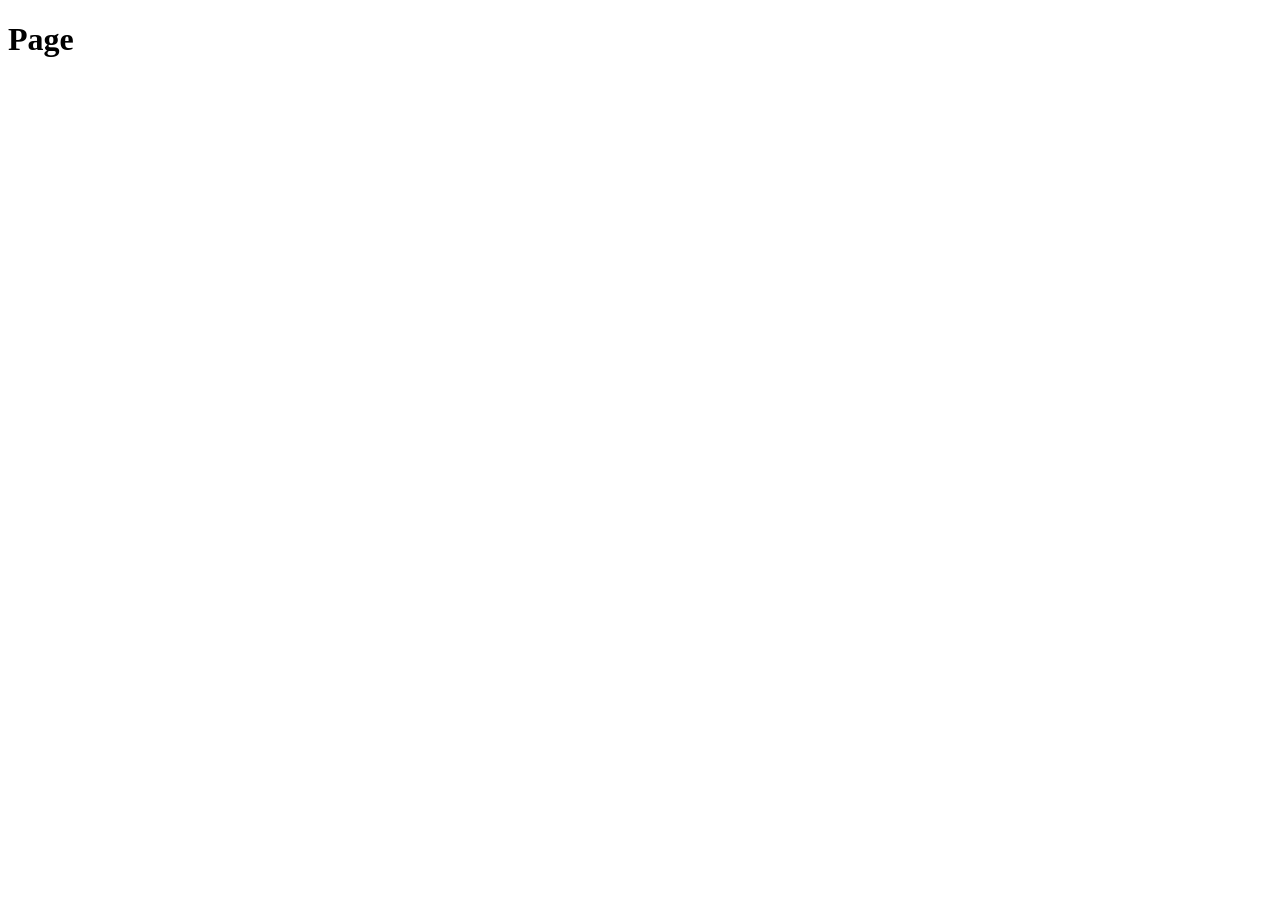
==== about.html @ 717624e4 "Initial project setup" ====
<!DOCTYPE html>
<html lang="en">
    <head>
        <meta charset="UTF-8"> <!--Ensures text is intepreted correctly, prevents broken charecters (eg. weired symbols)-->
        <title>Page</title>
    </head>
    <body>
        <h1>Page</h1>
    </body>
</html>
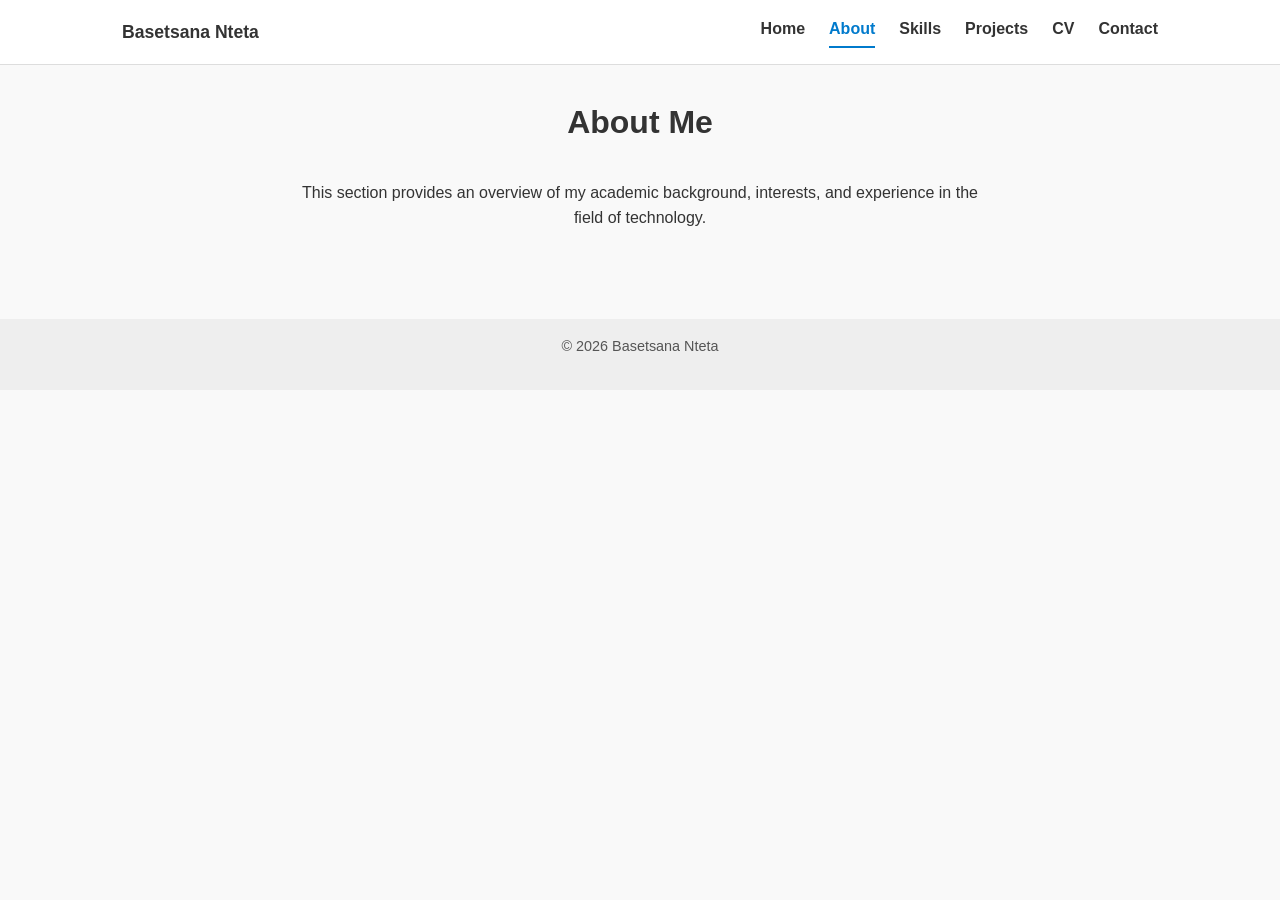
==== commit 43cff462: "Page Setup, Structure and Navigation. Some styling and layout design. Some Javascript Functionality" ====
--- a/about.html
+++ b/about.html
@@ -2,9 +2,57 @@
 <html lang="en">
     <head>
         <meta charset="UTF-8"> <!--Ensures text is intepreted correctly, prevents broken charecters (eg. weired symbols)-->
-        <title>Page</title>
+        <meta name="viewport" content="width=device-width, initial-scale=1.0">
+        <title>About Me | Basetsana Nteta</title>
+        <link rel="stylesheet" href="css/styles.css">
     </head>
     <body>
-        <h1>Page</h1>
+
+        <header class="site-header">
+            <div class="nav-container">
+                <div class="logo">Basetsana Nteta</div>
+
+                <button class="hamburger" aria-label="Toggle navigation">
+                    ☰
+                </button>
+
+                    <nav class="nav-menu">
+                        <ul>
+                            <li>
+                                <a href="index.html">Home</a>
+                            </li>
+                            <li>
+                                <a href="about.html">About</a>
+                            </li>
+                            <li>
+                                <a href="skills.html">Skills</a>
+                            </li>
+                            <li>
+                                <a href="projects.html">Projects</a>
+                            </li>
+                            <li>
+                                <a href="cv.html">CV</a>
+                            </li>
+                            <li>
+                                <a href="contact.html">Contact</a>
+                            </li>
+                        </ul>
+                    </nav>
+            </div>    
+        </header>
+
+        <div class="nav-overlay"></div>
+
+        <main>
+            <h1>About Me</h1>
+            <p>This section provides an overview of my academic background, interests, and experience in the field of technology.</p>
+        </main>
+
+        <footer>
+            <p>&copy; 2026 Basetsana Nteta</p>
+        </footer>
+
+        <script src="js/main.js"></script>
+
     </body>
 </html>
--- a/css/styles.css
+++ b/css/styles.css
@@ -0,0 +1,197 @@
+* {
+    margin: 0;
+    padding: 0;
+    box-sizing: border-box;
+}
+
+body {
+    font-family: Arial, Helvetica, sans-serif;
+    line-height: 1.6;
+    background-color: #f9f9f9;
+    color: #333;
+}
+
+body.no-scroll {
+    overflow: hidden;
+}
+
+.site-header {
+    background-color: #ffffff;
+    border-bottom: 1px solid #ddd;
+}
+
+.logo {
+    font-weight: bold;
+    font-size: 1.1rem;
+}
+
+.nav-container {
+    max-width: 1100px;
+    margin: 0 auto;
+    padding: 1rem 2rem;
+    display: flex;
+    align-items: center;
+    justify-content: space-between;
+}
+
+.nav-menu {
+    pointer-events: auto;
+}
+
+.nav-menu ul {
+    list-style: none;
+    display: flex;
+}
+
+.nav-menu li {
+    margin-left: 1.5rem;
+}
+
+.nav-menu a {
+    text-decoration: none;
+    color: #333;
+    font-weight: bold;
+    padding-bottom: 0.25rem;
+    display: inline-block;
+}
+
+.nav-overlay {
+    position: fixed;
+    inset: 0;
+    background: rgba(0, 0, 0, 0.5);
+    opacity: 0;
+    pointer-events: none;
+    transition: opacity 0.3s ease;
+    z-index: 900;
+}
+
+.nav-menu a:hover {
+    color: #007acc;
+    border-bottom: 2px solid #007acc;
+}
+
+.nav-menu a.active {
+    color: #007acc;
+    border-bottom: 2px solid #007acc;
+}
+
+.hamburger {
+    width: 18px;
+    height: 14px;
+    display: none;
+    flex-direction: column;
+    justify-content: space-between;
+    background: none;
+    border: none;
+    cursor: pointer;
+}
+
+.hamburger span {
+    display: block;
+    height: 2px;
+    width: 100%;
+    background-color: #333;
+    border-radius: 2px;
+    transition: transform 0.3s ease, opacity 0.3s ease;
+}
+
+.hamburger.open span:nth-child(1) {
+    transform: translateY(6px) rotate(45deg);
+}
+
+.hamburger.open span:nth-child(2) {
+    opacity: 0;
+}
+
+.hamburger.open span:nth-child(3) {
+    transform: translateY(-6px) rotate(-45deg);
+}
+
+main {
+    padding: 2rem;
+    max-width: 1000px;
+    margin: 0 auto;
+}
+
+main h1 {
+    text-align: center;
+    margin-bottom: 2rem;
+}
+
+main p {
+    text-align: center;
+    max-width: 700px;
+    margin: 0 auto 1.5rem;
+}
+
+p {
+    margin-bottom: 1rem;
+}
+
+section {
+    margin-bottom: 3rem;
+}
+
+footer {
+    text-align: center;
+    padding: 1rem;
+    background-color: #eee;
+    margin-top: 2rem;
+    font-size: 0.9rem;
+    color: #555;
+}
+
+@media (max-width: 768px) {
+
+    .hamburger {
+        display: flex;
+        position: relative;
+        z-index: 1100;
+    }
+    
+    .nav-menu {
+        position: fixed;
+        top: 0;
+        right: 0;
+        height: 100vh;
+        width: 50%;
+        max-width: 320px;
+        background-color: rgba(255, 255, 255, 0.9);
+        transform: translateX(100%);
+        transition: transform 0.3s ease;
+        box-shadow:  -4px 0 10px rgba(0, 0, 0, 0.1);
+        z-index: 1000;
+    }
+
+    .nav-menu ul {
+        flex-direction: column;
+        align-items: center;
+        padding-top: 5rem;
+    }
+
+    .nav-menu li {
+        margin: 1rem 0;
+    }
+
+    .nav-menu.show {
+        transform: translateX(0);
+    }
+
+    .nav-overlay.show {
+        opacity: 1;
+        pointer-events: auto;
+    }
+
+    main {
+        padding: 1.5rem;
+    }
+
+    main h1 {
+        font-size: 1.8rem;
+    }
+
+    main p {
+        font-size: 1rem;
+    }
+
+}
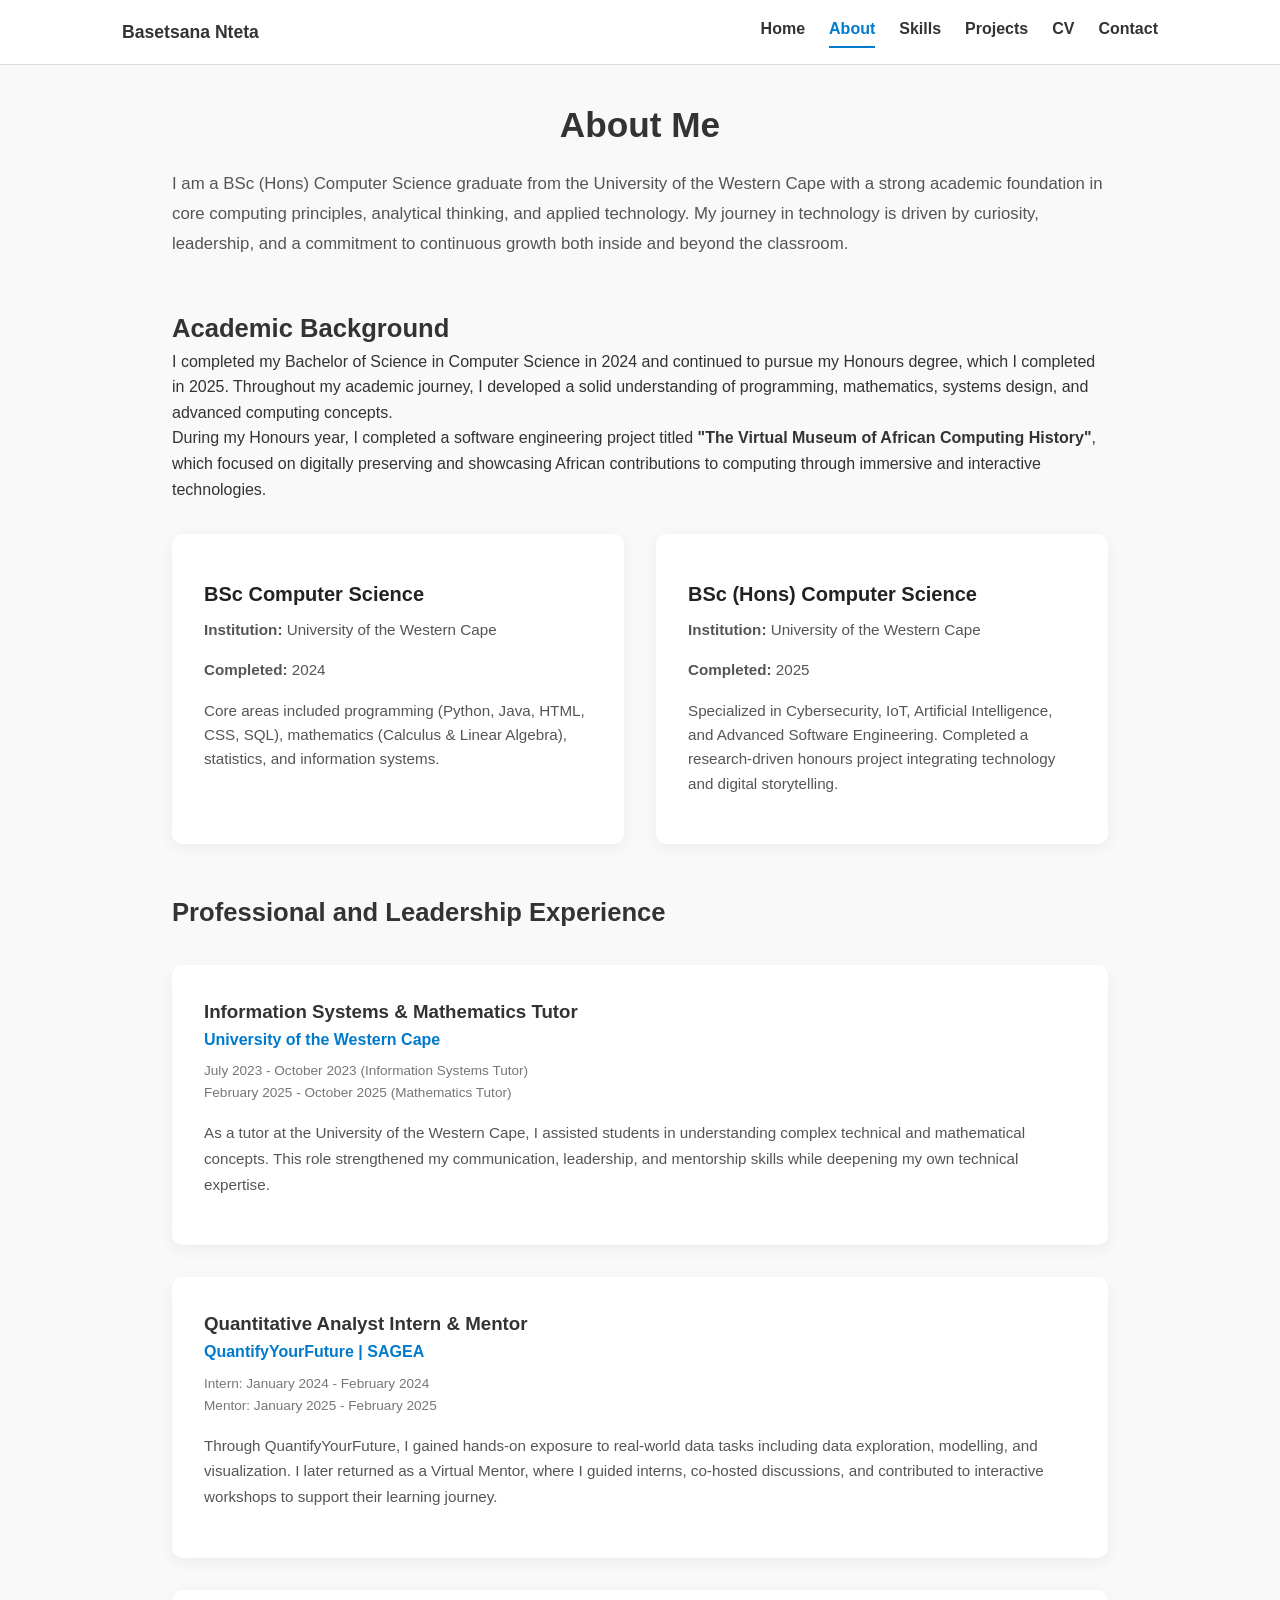
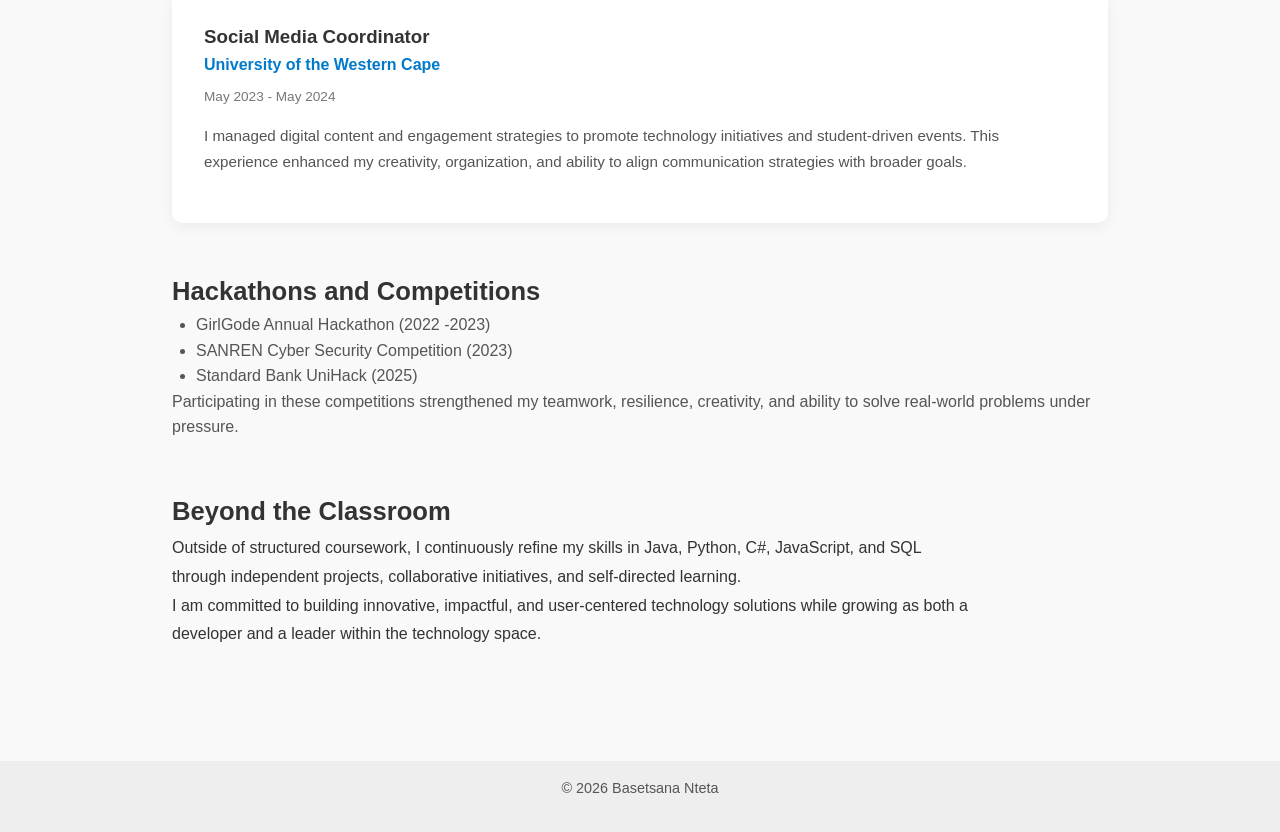
==== commit 849f4613: "Home, About, Skills and Projects content added" ====
--- a/about.html
+++ b/about.html
@@ -13,7 +13,9 @@
                 <div class="logo">Basetsana Nteta</div>
 
                 <button class="hamburger" aria-label="Toggle navigation">
-                    ☰
+                    <span></span>
+                    <span></span>
+                    <span></span>
                 </button>
 
                     <nav class="nav-menu">
@@ -43,9 +45,117 @@
 
         <div class="nav-overlay"></div>
 
-        <main>
-            <h1>About Me</h1>
-            <p>This section provides an overview of my academic background, interests, and experience in the field of technology.</p>
+        <main class="about-page">
+
+            <!-- PAGE INTRO -->
+            <section class="about-intro">
+                <h1>About Me</h1>
+                <p class="about-subtitle">
+                    I am a BSc (Hons) Computer Science graduate from the University of the Western Cape with a strong academic foundation in core computing principles, analytical thinking, and applied technology. My journey in technology is driven by curiosity, leadership, and a commitment to continuous growth both inside and beyond the classroom.
+                </p>
+            </section>
+
+            <!-- ACADEMIC BACKGROUND -->
+            <section id="academic" class="about-background">
+
+                <h2>Academic Background</h2>
+                <p>
+                    I completed my Bachelor of Science in Computer Science in 2024 and continued to pursue my Honours degree, which I completed in 2025. Throughout my academic journey, I developed a solid understanding of programming, mathematics, systems design, and advanced computing concepts.
+                <br>
+                    During my Honours year, I completed a software engineering project titled <strong>"The Virtual Museum of African Computing History"</strong>, which focused on digitally preserving and showcasing African contributions to computing through immersive and interactive technologies.
+                </p>
+
+                <div class="education-cards">
+                    <div class="education-card">
+                        <h3>BSc Computer Science</h3>
+                        <p><strong>Institution:</strong> University of the Western Cape</p>
+                        <p><strong>Completed:</strong> 2024</p>
+                        <p>
+                            Core areas included programming (Python, Java, HTML, CSS, SQL), mathematics (Calculus & Linear Algebra), statistics, and information systems.
+                        </p>
+                    </div>
+
+                    <div class="education-card">
+                        <h3>BSc (Hons) Computer Science</h3>
+                        <p><strong>Institution:</strong> University of the Western Cape</p>
+                        <p><strong>Completed:</strong> 2025</p>
+                        <p>
+                            Specialized in Cybersecurity, IoT, Artificial Intelligence, and Advanced Software Engineering. Completed a research-driven honours project integrating technology and digital storytelling.
+                        </p>
+                    </div>
+
+                </div>
+            </section>
+
+            <!-- PROFESSIONAL AND LEADERSHIP EXPERIENCE -->
+            <section id="experience" class="about-experience">
+                <h2>Professional and Leadership Experience</h2>
+
+                <div class="experience-cards">
+
+                    <!-- Tutor -->
+                    <div class="experience-card">
+                        <h3>Information Systems & Mathematics Tutor</h3>
+                        <p class="experience-company">University of the Western Cape</p>
+                        <span class="experience-year">
+                            July 2023 - October 2023 (Information Systems Tutor)<br>
+                            February 2025 - October 2025 (Mathematics Tutor)
+                        </span>
+                        <p class="experience-description">
+                            As a tutor at the University of the Western Cape, I assisted students in understanding complex technical and mathematical concepts. This role strengthened my communication, leadership, and mentorship skills while deepening my own technical expertise.
+                        </p>
+                    </div>
+
+                    <!-- QYF -->
+                    <div class="experience-card">
+                        <h3>Quantitative Analyst Intern & Mentor</h3>
+                        <p class="experience-company">QuantifyYourFuture | SAGEA</p>
+                        <span class="experience-year">
+                            Intern: January 2024 - February 2024<br>
+                            Mentor: January 2025 - February 2025
+                        </span>
+                        <p class="experience-description">
+                            Through QuantifyYourFuture, I gained hands-on exposure to real-world data tasks including data exploration, modelling, and visualization. I later returned as a Virtual Mentor, where I guided interns, co-hosted discussions, and contributed to interactive workshops to support their learning journey.
+                        </p>
+                    </div>
+
+                    <div class="experience-card">
+                        <h3>Social Media Coordinator</h3>
+                        <p class="experience-company">University of the Western Cape</p>
+                        <span class="experience-year">
+                            May 2023 - May 2024
+                        </span>
+                        <p class="experience-description">
+                            I managed digital content and engagement strategies to promote technology initiatives and student-driven events. This experience enhanced my creativity, organization, and ability to align communication strategies with broader goals.
+                        </p>
+                    </div>
+                </div>
+                
+            </section>
+
+            <!-- HACKATHON AND COMPETITIONS -->
+            <section id="achievements" class="about-achievements">
+                <h2>Hackathons and Competitions</h2>
+                <ul>
+                    <li>GirlGode Annual Hackathon (2022 -2023)</li>
+                    <li>SANREN Cyber Security Competition (2023)</li>
+                    <li>Standard Bank UniHack (2025)</li>
+                </ul>
+                <p>
+                    Participating in these competitions strengthened my teamwork, resilience, creativity, and ability to solve real-world problems under pressure.
+                </p>
+            </section>
+
+            <!-- PERSONAL DEVELOPMENT-->
+            <section class="about-personal">
+                <h2>Beyond the Classroom</h2>
+                <p>
+                    Outside of structured coursework, I continuously refine my skills in Java, Python, C#, JavaScript, and SQL through independent projects, collaborative initiatives, and self-directed learning.
+                <br>
+                    I am committed to building innovative, impactful, and user-centered technology solutions while growing as both a developer and a leader within the technology space.
+                </p>
+            </section>
+            
         </main>
 
         <footer>
--- a/css/styles.css
+++ b/css/styles.css
@@ -3,6 +3,12 @@
     padding: 0;
     box-sizing: border-box;
 }
+
+html {
+    scroll-behavior: smooth;
+}
+
+/* ===== BODY SECTION ===== */
 
 body {
     font-family: Arial, Helvetica, sans-serif;
@@ -15,6 +21,8 @@
     overflow: hidden;
 }
 
+/* ===== HEADER SECTION ===== */
+
 .site-header {
     background-color: #ffffff;
     border-bottom: 1px solid #ddd;
@@ -24,6 +32,8 @@
     font-weight: bold;
     font-size: 1.1rem;
 }
+
+/* ===== NAVIGATION SECTION ===== */
 
 .nav-container {
     max-width: 1100px;
@@ -74,6 +84,8 @@
     color: #007acc;
     border-bottom: 2px solid #007acc;
 }
+
+/* ===== MOBILE NAVIGATION SECTION =====*/
 
 .hamburger {
     width: 18px;
@@ -107,18 +119,20 @@
     transform: translateY(-6px) rotate(-45deg);
 }
 
+/* ===== MAIN SECTION ===== */
+
 main {
     padding: 2rem;
     max-width: 1000px;
     margin: 0 auto;
 }
 
-main h1 {
+main > h1 {
     text-align: center;
     margin-bottom: 2rem;
 }
 
-main p {
+main > p {
     text-align: center;
     max-width: 700px;
     margin: 0 auto 1.5rem;
@@ -131,6 +145,8 @@
 section {
     margin-bottom: 3rem;
 }
+
+/* ===== FOOTER SECTION ===== */
 
 footer {
     text-align: center;
@@ -140,6 +156,378 @@
     font-size: 0.9rem;
     color: #555;
 }
+
+/* ===== HERO SECTION ===== */
+
+.hero {
+    display: flex;
+    align-items: center;
+    justify-content: center;
+    text-align: center;
+}
+
+.hero-content {
+    max-width: 100%;
+}
+
+.hero h1 {
+    font-size: 2.5rem;
+    margin-bottom: 1rem;
+    letter-spacing: -0.5px;
+}
+
+.hero-subtitle {
+    font-size: 1.2rem;
+    color: #555;
+    line-height: 1.8;
+    text-align: left;
+}
+
+.hero-buttons {
+    display: flex;
+    justify-content: center;
+    gap: 1rem;
+    flex-wrap: wrap;
+}
+
+/* ===== HOME HIGHLIGHTS ===== */
+
+.home-highlights {
+    padding: 0;
+}
+
+.highlights-container {
+    max-width: 1000px;
+    margin: 0 auto;
+    display: grid;
+    grid-template-columns: repeat(3, 1fr);
+    gap: 2rem;
+}
+
+.highlight-card {
+    background: #ffffff;
+    padding: 1.8rem;
+    border-radius: 12px;
+    transition: all 0.3s ease;
+    cursor: pointer;
+    border: 1px solid #eee;
+}
+
+.highlight-card h3 {
+    margin-bottom: 1rem;
+    color: #007acc;
+    font-size: 1.2rem;
+}
+
+.highlight-card p {
+    color: #555;
+    font-size: 0.95;
+    line-height: 1.6;
+}
+
+.highlight-card:hover {
+    transform: translateY(-5px);
+    box-shadow: 0 6px 18px rgba(0, 0, 0, 0.08);
+    border-color: #007acc;
+}
+
+/* ===== BUTTONS ON HOME PAGE ===== */
+
+.btn {
+    display: inline-block;
+    padding: 0.75rem 1.5rem;
+    background-color: transparent;
+    color: #007acc;
+    text-decoration: none;
+    border: 2px solid #007acc;
+    border-radius: 5px;
+    transition: all 0.3s ease;
+}
+
+.btn:hover {
+    background-color: #007acc;
+    color: #fff;
+    transform: translateY(-2px);
+}
+
+.btn:active {
+    transform: translateY(0);
+}
+
+/* ===== ABOUT PAGE =====*/
+
+.about-page {
+    max-width: 1000px;
+    margin: 0 auto;
+}
+
+.about-page h1 {
+    font-size: 2.2rem;
+    margin-bottom: 1rem;
+    text-align: center;
+}
+
+.about-page h2 {
+    font-size: 1.6rem;
+}
+
+.about-subtitle {
+    text-align: left;
+    color: #555;
+    font-size: 1.05rem;
+    line-height: 1.8;
+}
+
+/* ===== EDUCATION CARDS ===== */
+
+.education-cards {
+    display: grid;
+    grid-template-columns: repeat(2, 1fr);
+    gap: 2rem;
+    margin-top: 2rem;
+}
+
+.education-card {
+    width: 100%;
+    background-color: #ffffff;
+    padding: 2rem;
+    border-radius: 10px;
+    box-shadow: 0 4px 15px rgba(0, 0, 0, 0.06);
+    transition: transform 0.3s ease, box-shadow 0.3s ease;
+}
+
+.education-card h3 {
+    margin-top: 0.75rem;
+    color: #007acc;
+    font-size: 1.2rem;
+}
+
+.education-card p {
+    font-size: 0.95rem;
+    color: #555;
+}
+
+.education-card:hover {
+    transform: translateY(-4px);
+    box-shadow: 0 8px 25px rgba(0, 0, 0, 0.08);
+}
+
+/* ===== EXPERIENCE SECTION ===== */
+
+.about-experience {
+    margin-top: 3rem;
+}
+
+.experience-cards {
+    display: flex;
+    flex-direction: column;
+    margin-top: 2rem;
+    gap: 2rem;
+}
+
+.experience-card {
+    width: 100%;
+    background-color: #ffffff;
+    padding: 2rem;
+    border-radius: 10px;
+    box-shadow: 0 4px 15px rgba(0, 0, 0, 0.06);
+    transition: transform 0.3s ease, box-shadow 0.3s ease;
+}
+
+.education-card h3 {
+    font-size: 1.25rem;
+    margin-bottom: 0.5rem;
+    color: #222;
+}
+
+.experience-company {
+    font-weight: bold;
+    color:#007acc;
+    margin-bottom: 0.5rem;
+}
+
+.experience-year {
+    display: block;
+    font-size: 0.85rem;
+    color: #777;
+    margin-bottom: 1rem;
+    line-height: 1.6;
+}
+
+.experience-description {
+    font-size: 0.95rem;
+    color: #555;
+    line-height: 1.7;
+}
+
+.experience-card:hover {
+    transform: translateY(-4px);
+    box-shadow: 0 8px 25px rgba(0, 0, 0, 0.08);
+}
+
+/* ===== ACHIEVEMENTS SECTION ===== */
+
+.about-achievements {
+    list-style: disk;
+    margin-bottom: 3rem;
+}
+
+.about-achievements ul {
+    padding-left: 1.5rem;
+}
+
+.about-achievements li {
+    color: #555;
+}
+
+.about-achievements p {
+    color: #555;
+}
+
+/* ===== PERSONAL DEVELOPMENT ===== */
+
+.about-personal {
+    max-width: 800px;
+    line-height: 1.8;
+}
+
+/* ===== SKILLS PAGE ===== */
+
+.skills-main {
+    padding: 2rem;
+}
+
+.skills-main h1 {
+    font-size: 2.2rem;
+    margin-bottom: 1rem;
+    text-align: center;
+}
+
+.skills-header {
+    text-align: center;
+    margin-bottom: 3rem;
+}
+
+.skills-header p {
+    margin: 0 auto;
+    text-align: left;
+}
+
+.skills-grid {
+    display: grid;
+    gap: 2.5rem;
+} 
+
+.skills-category h2 {
+    margin-bottom: 1rem;
+    font-size: 1.6rem;
+    border-left: 4px solid #1e3a8a;
+    padding-left: 0.8rem;
+}
+
+.skills-group {
+    margin-bottom: 1.5rem;
+}
+
+.skills-group h3 {
+    margin-bottom: 0.8;
+    font-size: 1rem;
+}
+
+.tags {
+    display: flex;
+    flex-wrap: wrap;
+    gap: 0.6rem;
+}
+
+.tags span {
+    background: #f0f4f8;
+    padding: 0.5rem 0.9rem;
+    border-radius: 20px;
+    font-size: 0.9rem;
+    transition: background 0.3s ease;
+    cursor: pointer;
+}
+
+.tags span:hover {
+    background: #dbe7f3;
+}
+
+/* ===== PROJECTS PAGE ===== */
+
+.projects-page {
+    padding: 2rem;
+}
+
+.projects-intro {
+    text-align: center;
+    margin-bottom: 3rem;
+}
+
+.projects-intro h1{
+    font-size: 2.2rem;
+    margin-bottom: 1rem;
+    text-align: center;
+}
+
+.projects-intro p {
+    margin: 0 auto;
+    text-align: left;
+}
+
+.projects-grid {
+    display: grid;
+    grid-template-columns: repeat(auto-fit, minmax(300px, 1fr));
+    gap: 2.5rem;
+}
+
+.project-card {
+    background: #ffffff;
+    padding: 2rem;
+    border-radius: 16px;
+    box-shadow: 0 10px 30px rgba(0,0,0,0.05);
+    transition: transform 0.3s ease, box-shadow 0.3s ease;
+}
+
+.project-card:hover {
+    transform: translateY(-6px);
+    box-shadow: 0 14px 40px rgba(0,0,0,0.08);
+}
+
+.project-card h2 {
+    margin-bottom: 0.8rem;
+    color: #007acc;
+}
+
+.project-card p {
+    margin-bottom: 1.2rem;
+    line-height: 1.6;
+}
+
+.project-links {
+    display: flex;
+    gap: 1rem;
+    flex-wrap: wrap;
+}
+
+.tech-tags {
+    margin: 0.8rem 0 1rem 0;
+    display: flex;
+    flex-wrap: wrap;
+    gap: 0.5rem;
+}
+
+.tech-tags span {
+    font-size: 0.75rem;
+    padding: 0.3rem 0.7rem;
+    border-radius: 20px;
+    border-color: #f0f4f8;
+    border: 1px solid #d0d7de;
+    font-weight: 500;
+    letter-spacing: 0.5px;
+}
+
+/* ===== MEDIA  QUERY ===== */
 
 @media (max-width: 768px) {
 
@@ -194,4 +582,12 @@
         font-size: 1rem;
     }
 
+    .highlights-container {
+        grid-template-columns: 1fr;
+    }
+
+    .education-cards {
+        grid-template-columns: 1fr;
+    }
+
 }
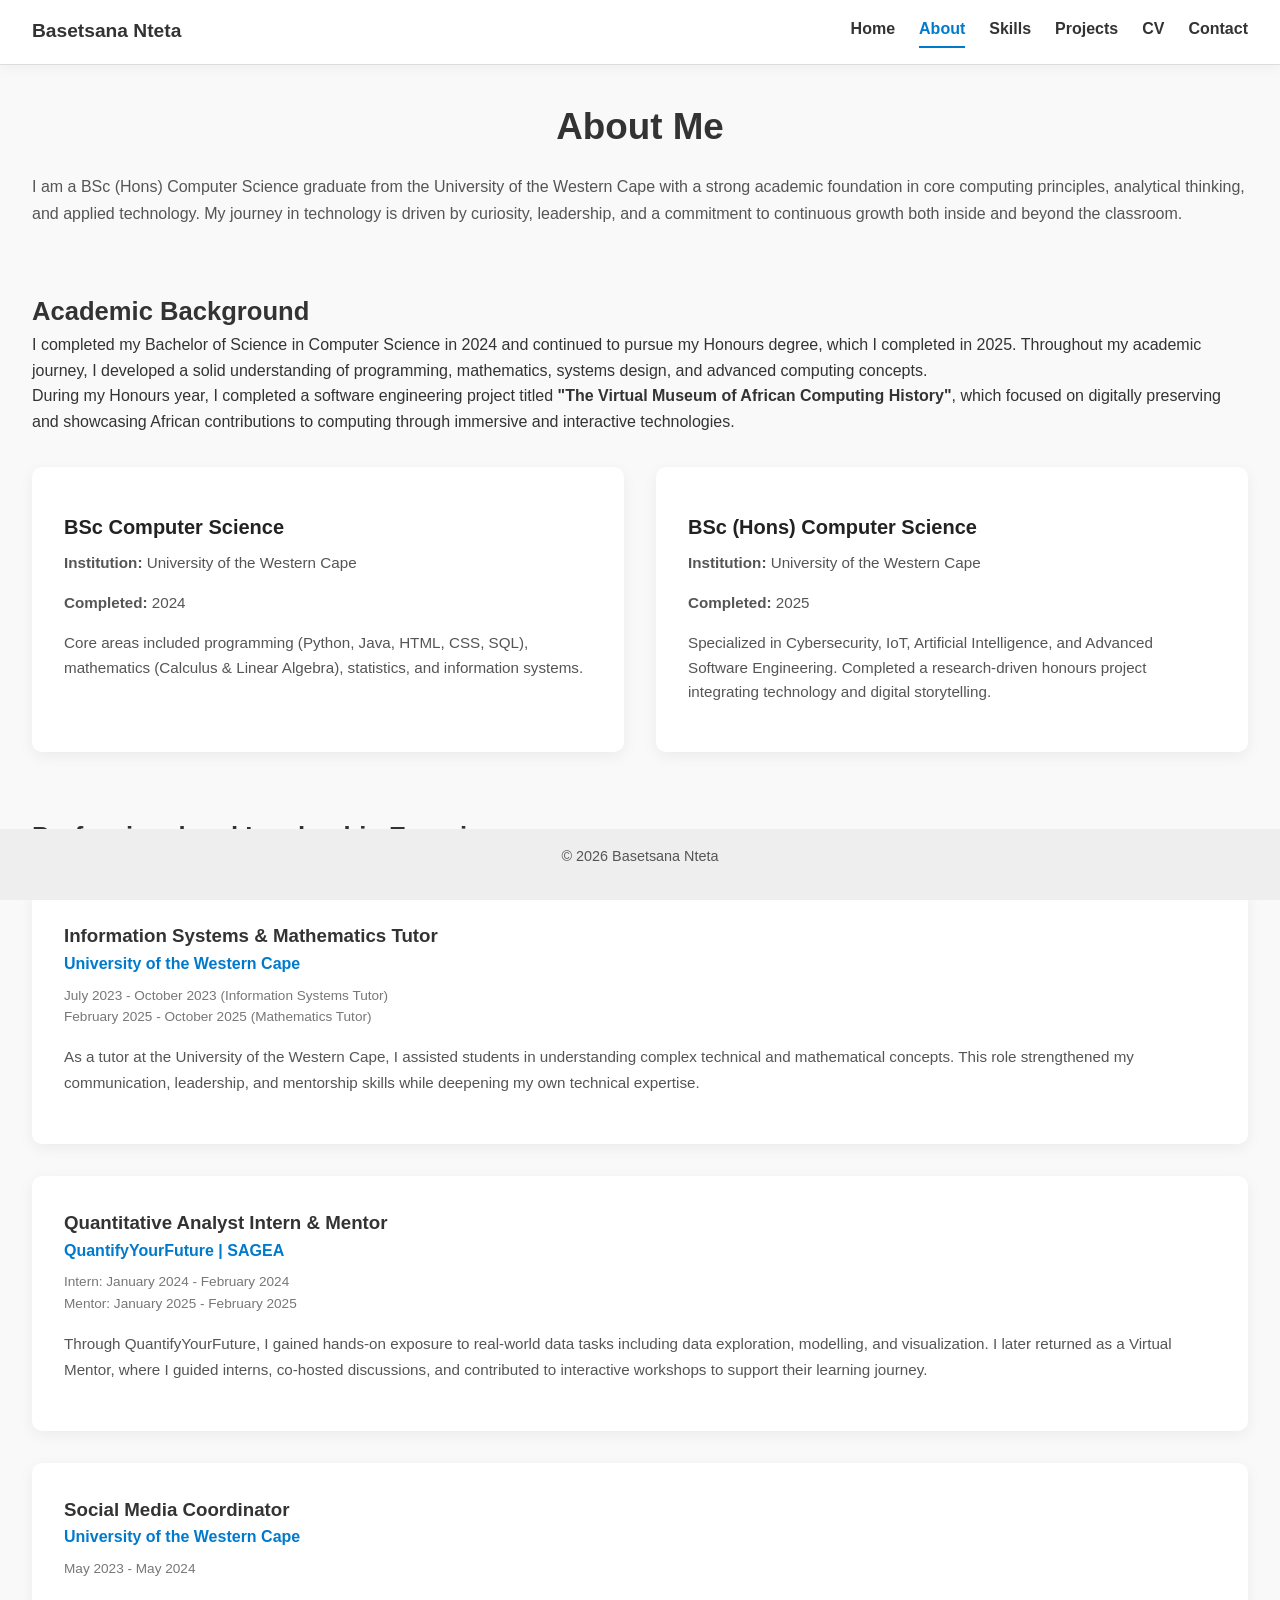
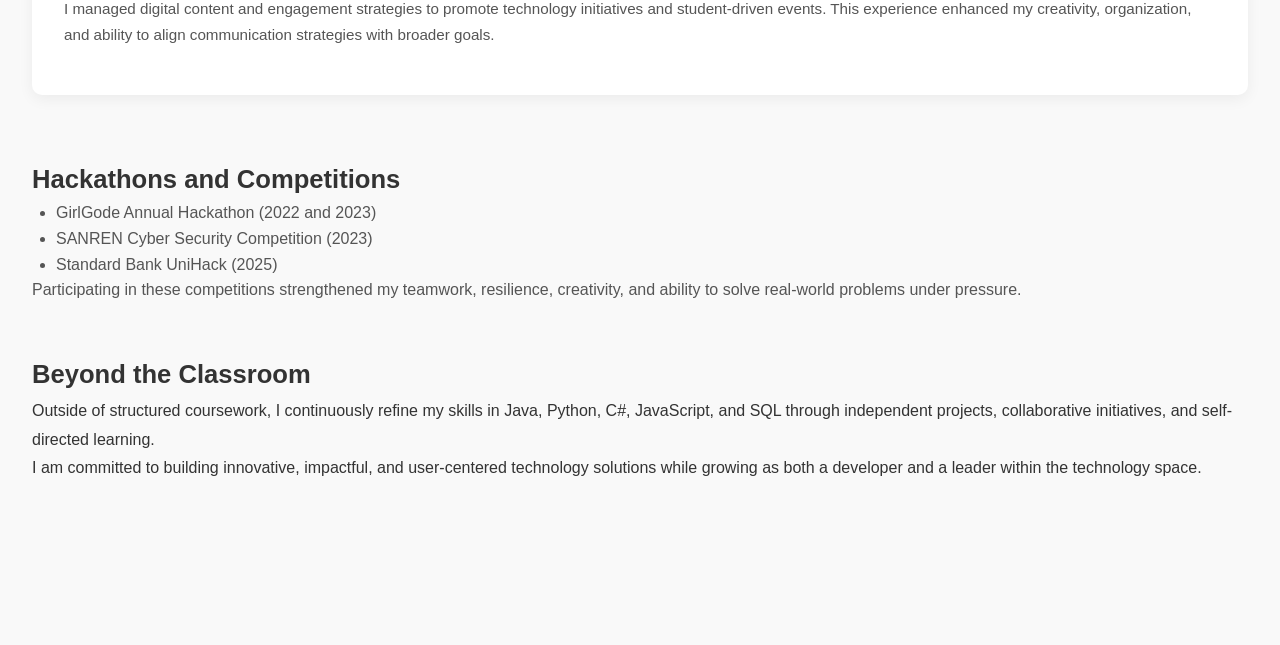
==== commit f603c987: "Content Integration Complete" ====
--- a/about.html
+++ b/about.html
@@ -10,7 +10,7 @@
 
         <header class="site-header">
             <div class="nav-container">
-                <div class="logo">Basetsana Nteta</div>
+                <a href="index.html" class="logo">Basetsana Nteta</a>
 
                 <button class="hamburger" aria-label="Toggle navigation">
                     <span></span>
@@ -49,8 +49,8 @@
 
             <!-- PAGE INTRO -->
             <section class="about-intro">
-                <h1>About Me</h1>
-                <p class="about-subtitle">
+                <h1 class="page-title">About Me</h1>
+                <p class="page-intro">
                     I am a BSc (Hons) Computer Science graduate from the University of the Western Cape with a strong academic foundation in core computing principles, analytical thinking, and applied technology. My journey in technology is driven by curiosity, leadership, and a commitment to continuous growth both inside and beyond the classroom.
                 </p>
             </section>
@@ -137,7 +137,7 @@
             <section id="achievements" class="about-achievements">
                 <h2>Hackathons and Competitions</h2>
                 <ul>
-                    <li>GirlGode Annual Hackathon (2022 -2023)</li>
+                    <li>GirlGode Annual Hackathon (2022 and 2023)</li>
                     <li>SANREN Cyber Security Competition (2023)</li>
                     <li>Standard Bank UniHack (2025)</li>
                 </ul>
--- a/css/styles.css
+++ b/css/styles.css
@@ -6,11 +6,14 @@
 
 html {
     scroll-behavior: smooth;
+    height: 100%;
 }
 
 /* ===== BODY SECTION ===== */
 
 body {
+    padding-top: 50px;
+    padding-bottom: 50px;
     font-family: Arial, Helvetica, sans-serif;
     line-height: 1.6;
     background-color: #f9f9f9;
@@ -24,19 +27,28 @@
 /* ===== HEADER SECTION ===== */
 
 .site-header {
+    position: fixed;
+    top: 0;
+    left: 0;
+    width: 100%;
+    background: #ffffff;
+    z-index: 1000;
+    box-shadow: 0 2px 15px rgba(0, 0, 0, 0.05);
     background-color: #ffffff;
     border-bottom: 1px solid #ddd;
 }
 
 .logo {
-    font-weight: bold;
-    font-size: 1.1rem;
+    font-weight: 600;
+    font-size: 1.2rem;
+    text-decoration: none;
+    color: inherit;
 }
 
 /* ===== NAVIGATION SECTION ===== */
 
 .nav-container {
-    max-width: 1100px;
+    max-width: 100%; /*1100px*/
     margin: 0 auto;
     padding: 1rem 2rem;
     display: flex;
@@ -122,9 +134,10 @@
 /* ===== MAIN SECTION ===== */
 
 main {
-    padding: 2rem;
-    max-width: 1000px;
+    width: 100%;
+    max-width: 1500px;
     margin: 0 auto;
+    padding: 3rem 2rem;
 }
 
 main > h1 {
@@ -143,18 +156,36 @@
 }
 
 section {
-    margin-bottom: 3rem;
+    margin-bottom: 4rem;
+}
+
+.page-title {
+    font-size: 2.3rem;
+    margin-bottom: 1rem;
+    text-align: center;
+}
+
+.page-intro {
+    max-width: 1500px;
+    margin: 0 auto 2rem;
+    text-align: left;
+    color: #555;
+    line-height: 1.7;
 }
 
 /* ===== FOOTER SECTION ===== */
 
 footer {
+    position: fixed;
+    bottom: 0;
+    left: 0;
+    width: 100%;
     text-align: center;
     padding: 1rem;
     background-color: #eee;
-    margin-top: 2rem;
     font-size: 0.9rem;
     color: #555;
+    z-index: 1000;
 }
 
 /* ===== HERO SECTION ===== */
@@ -164,23 +195,6 @@
     align-items: center;
     justify-content: center;
     text-align: center;
-}
-
-.hero-content {
-    max-width: 100%;
-}
-
-.hero h1 {
-    font-size: 2.5rem;
-    margin-bottom: 1rem;
-    letter-spacing: -0.5px;
-}
-
-.hero-subtitle {
-    font-size: 1.2rem;
-    color: #555;
-    line-height: 1.8;
-    text-align: left;
 }
 
 .hero-buttons {
@@ -197,7 +211,6 @@
 }
 
 .highlights-container {
-    max-width: 1000px;
     margin: 0 auto;
     display: grid;
     grid-template-columns: repeat(3, 1fr);
@@ -221,7 +234,7 @@
 
 .highlight-card p {
     color: #555;
-    font-size: 0.95;
+    font-size: 0.95rem;
     line-height: 1.6;
 }
 
@@ -257,25 +270,11 @@
 /* ===== ABOUT PAGE =====*/
 
 .about-page {
-    max-width: 1000px;
     margin: 0 auto;
-}
-
-.about-page h1 {
-    font-size: 2.2rem;
-    margin-bottom: 1rem;
-    text-align: center;
 }
 
 .about-page h2 {
     font-size: 1.6rem;
-}
-
-.about-subtitle {
-    text-align: left;
-    color: #555;
-    font-size: 1.05rem;
-    line-height: 1.8;
 }
 
 /* ===== EDUCATION CARDS ===== */
@@ -387,30 +386,18 @@
 /* ===== PERSONAL DEVELOPMENT ===== */
 
 .about-personal {
-    max-width: 800px;
     line-height: 1.8;
 }
 
 /* ===== SKILLS PAGE ===== */
 
 .skills-main {
-    padding: 2rem;
-}
-
-.skills-main h1 {
-    font-size: 2.2rem;
-    margin-bottom: 1rem;
-    text-align: center;
+    margin: o auto;
 }
 
 .skills-header {
     text-align: center;
     margin-bottom: 3rem;
-}
-
-.skills-header p {
-    margin: 0 auto;
-    text-align: left;
 }
 
 .skills-grid {
@@ -430,7 +417,7 @@
 }
 
 .skills-group h3 {
-    margin-bottom: 0.8;
+    margin-bottom: 0.8rem;
     font-size: 1rem;
 }
 
@@ -456,7 +443,7 @@
 /* ===== PROJECTS PAGE ===== */
 
 .projects-page {
-    padding: 2rem;
+    margin: 0 auto;
 }
 
 .projects-intro {
@@ -464,20 +451,9 @@
     margin-bottom: 3rem;
 }
 
-.projects-intro h1{
-    font-size: 2.2rem;
-    margin-bottom: 1rem;
-    text-align: center;
-}
-
-.projects-intro p {
-    margin: 0 auto;
-    text-align: left;
-}
-
 .projects-grid {
-    display: grid;
-    grid-template-columns: repeat(auto-fit, minmax(300px, 1fr));
+    display: flex;
+    flex-direction: column;
     gap: 2.5rem;
 }
 
@@ -527,7 +503,86 @@
     letter-spacing: 0.5px;
 }
 
-/* ===== MEDIA  QUERY ===== */
+/* ===== CV PAGE ===== */
+
+.cv-page {
+    margin: 0 auto;
+}
+
+.cv-intro {
+    text-align: center;
+    margin-bottom: 3rem;
+}
+
+.cv-updated {
+    font-size: 0.9rem;
+    color: #888;
+    margin-top: -0.5rem;
+    margin-bottom: 1.5rem;
+}
+
+.cv-preview {
+    margin: 2rem;
+}
+
+#pdf-container canvas {
+    display: block;
+    margin: 0 auto 2rem;
+    max-width: 100%;
+    height: auto;
+    box-shadow: 0 10px 30px rgba(0, 0, 0, 0.05);
+    border-radius: 8px;
+}
+
+.cv-preview .btn-primary {
+    display: block;
+    width: fit-content;
+    margin: 2rem auto 0;
+}
+
+/* ===== CONTACT PAGE ===== */
+
+.contact-page {
+    margin: 0 auto;
+}
+
+.contact-intro {
+    text-align: center;
+    margin-bottom: 3rem;
+}
+
+.contact-container {
+    margin-top: 1rem;
+}
+
+.contact-info h3 {
+    margin-bottom: 2rem;
+    font-size: 1.3rem;
+}
+
+.contact-item {
+    display: flex;
+    align-items: center;
+    gap: 1rem;
+    margin-bottom: 1.5rem;
+}
+
+.contact-item i {
+    font-size: 1.2rem;
+    color: #007acc;
+}
+
+.contact-item a {
+    text-decoration: none;
+    color: inherit;
+    font-weight: 500;
+}
+
+.contact-item a:hover {
+    text-decoration: underline;
+}
+
+/* ===== MEDIA QUERY ===== */
 
 @media (max-width: 768px) {
 
@@ -590,4 +645,12 @@
         grid-template-columns: 1fr;
     }
 
+    .contact-page {
+        padding: 2rem 1.5rem;
+    }
+
+    .contact-info {
+        padding: 2rem;
+    }
+
 }
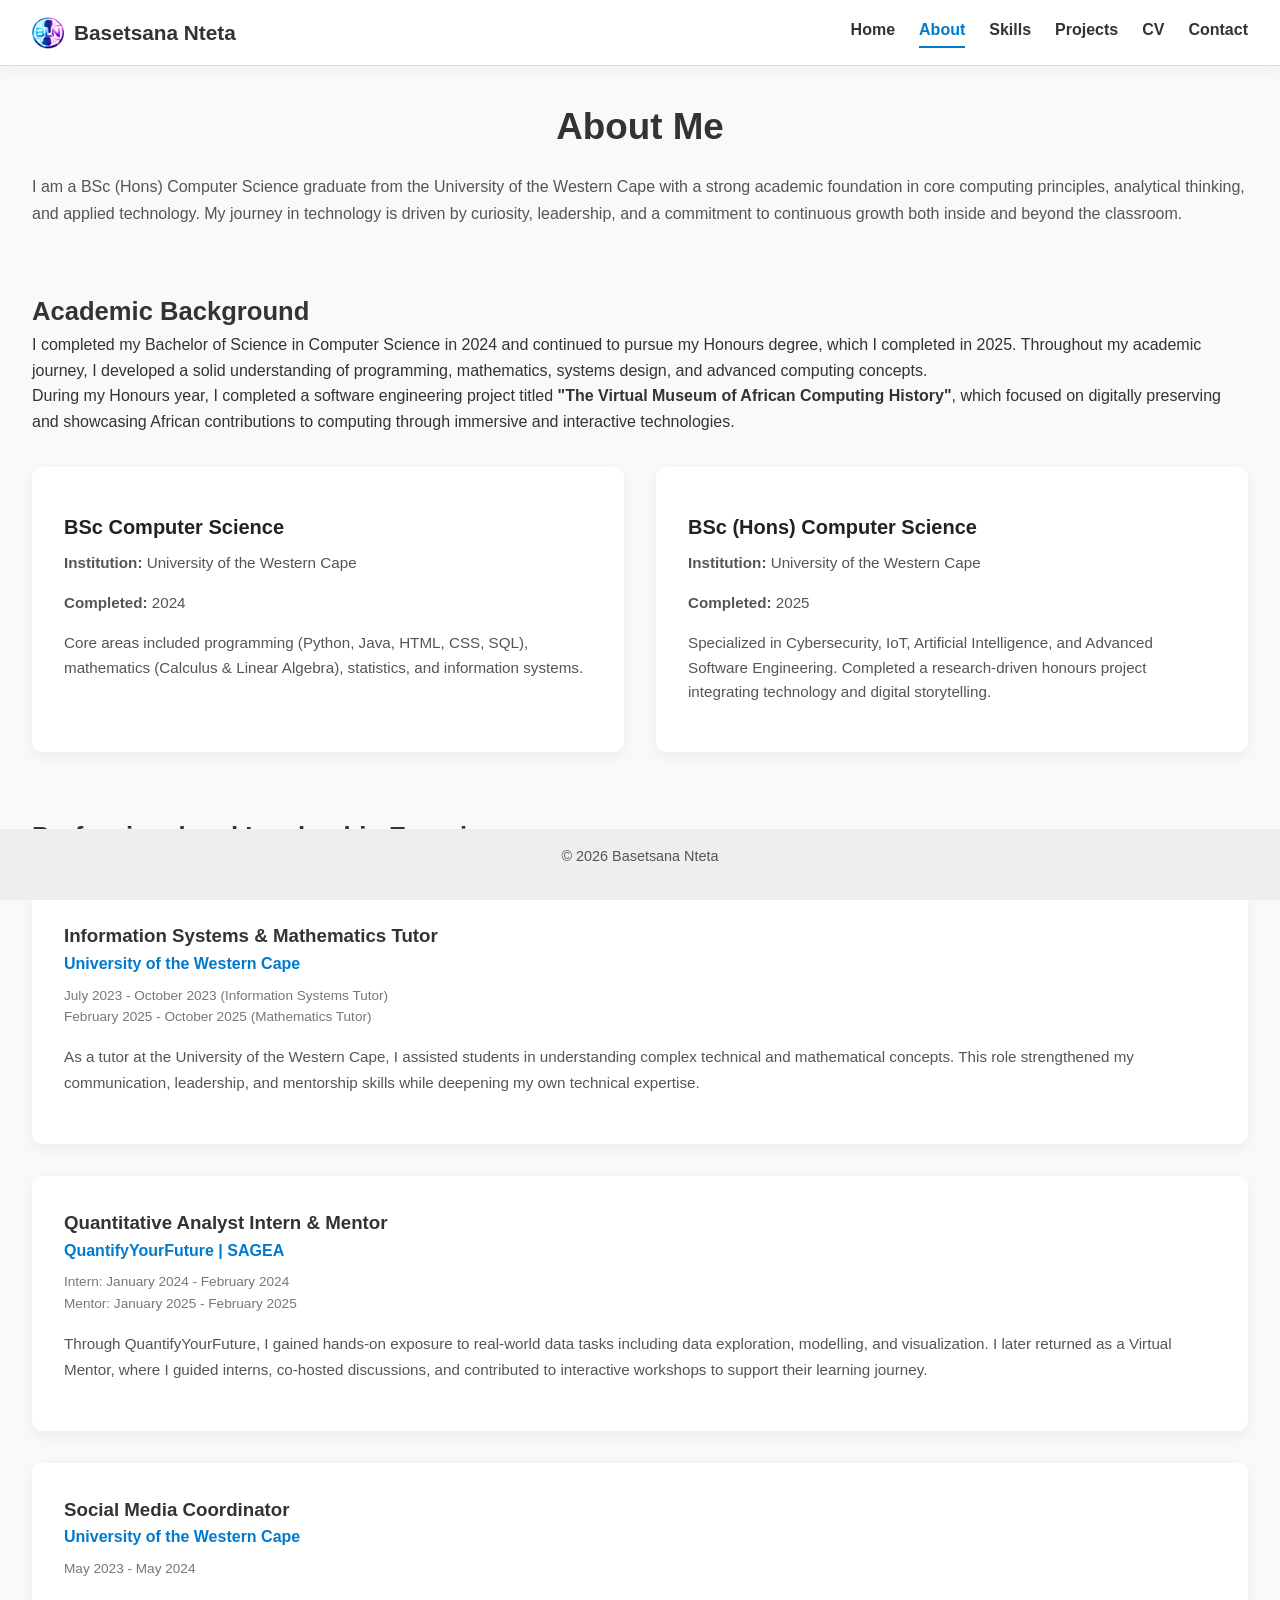
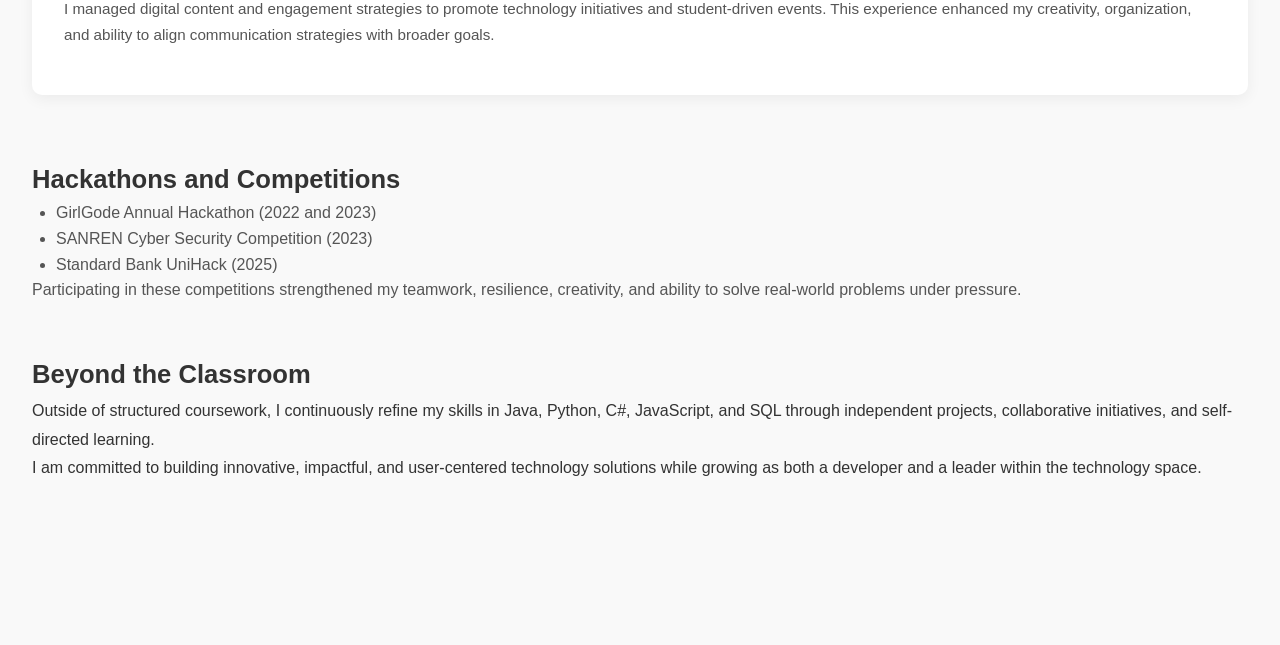
==== commit 5c5fd3a6: "Updated code  and added some new files" ====
--- a/about.html
+++ b/about.html
@@ -4,13 +4,16 @@
         <meta charset="UTF-8"> <!--Ensures text is intepreted correctly, prevents broken charecters (eg. weired symbols)-->
         <meta name="viewport" content="width=device-width, initial-scale=1.0">
         <title>About Me | Basetsana Nteta</title>
-        <link rel="stylesheet" href="css/styles.css">
+        <link rel="stylesheet" href="css/styles.css"><link rel="icon" type="image/png" href="favicon.png">
     </head>
     <body>
 
         <header class="site-header">
             <div class="nav-container">
-                <a href="index.html" class="logo">Basetsana Nteta</a>
+                <a href="index.html" class="logo">
+                    <img src="favicon.png" alt="LOGO" class="logo-icon">
+                    <span>Basetsana Nteta</span>
+                </a>
 
                 <button class="hamburger" aria-label="Toggle navigation">
                     <span></span>
--- a/css/styles.css
+++ b/css/styles.css
@@ -39,10 +39,19 @@
 }
 
 .logo {
+    display: flex;
+    align-items: center;
+    gap: 10px;
     font-weight: 600;
-    font-size: 1.2rem;
+    font-size: 1.3rem;
     text-decoration: none;
     color: inherit;
+}
+
+.logo-icon {
+    width: 32px;
+    height: 32px;
+    object-fit: contain;
 }
 
 /* ===== NAVIGATION SECTION ===== */
@@ -188,13 +197,79 @@
     z-index: 1000;
 }
 
-/* ===== HERO SECTION ===== */
+/* ===== HOME SECTION ===== */
 
 .hero {
     display: flex;
     align-items: center;
     justify-content: center;
     text-align: center;
+}
+
+.ai-story {
+    margin-top: 20px;
+}
+
+.ai-main-heading {
+    font-size: 2rem;
+    margin-bottom: 40px;
+}
+
+.ai-row {
+    display: flex;
+    align-items: center;
+    justify-content: space-between;
+    gap: 40px;
+    margin-bottom: 50px;
+}
+
+.ai-text {
+    flex: 0 0 75;
+}
+
+.ai-text h2 {
+    font-size: 2rem;
+    margin-bottom: 20px;
+}
+
+.ai-text p {
+    margin-bottom: 15px;
+    line-height: 1.6;
+    color: #444;
+}
+
+.ai-full-text {
+    max-width: 100%;
+}
+
+.ai-full-text {
+    margin-bottom: 15px;
+    line-height: 1.6;
+    color: #444;
+}
+
+.this-guy {
+    position: relative;
+    font-weight: bold;
+}
+
+.arrow {
+    margin-left: 8px;
+}
+
+.indented-list {
+    padding-left: 2rem;
+}
+
+.ai-image {
+    flex: 0 0 25;
+    text-align: center;
+}
+
+.ai-image img {
+    max-width: 50%;
+    border-radius: 18px;
+    box-shadow: 0 10px 30px rgba(0,0,0,0.12);
 }
 
 .hero-buttons {
@@ -203,48 +278,6 @@
     gap: 1rem;
     flex-wrap: wrap;
 }
-
-/* ===== HOME HIGHLIGHTS ===== */
-
-.home-highlights {
-    padding: 0;
-}
-
-.highlights-container {
-    margin: 0 auto;
-    display: grid;
-    grid-template-columns: repeat(3, 1fr);
-    gap: 2rem;
-}
-
-.highlight-card {
-    background: #ffffff;
-    padding: 1.8rem;
-    border-radius: 12px;
-    transition: all 0.3s ease;
-    cursor: pointer;
-    border: 1px solid #eee;
-}
-
-.highlight-card h3 {
-    margin-bottom: 1rem;
-    color: #007acc;
-    font-size: 1.2rem;
-}
-
-.highlight-card p {
-    color: #555;
-    font-size: 0.95rem;
-    line-height: 1.6;
-}
-
-.highlight-card:hover {
-    transform: translateY(-5px);
-    box-shadow: 0 6px 18px rgba(0, 0, 0, 0.08);
-    border-color: #007acc;
-}
-
-/* ===== BUTTONS ON HOME PAGE ===== */
 
 .btn {
     display: inline-block;
@@ -475,17 +508,6 @@
     color: #007acc;
 }
 
-.project-card p {
-    margin-bottom: 1.2rem;
-    line-height: 1.6;
-}
-
-.project-links {
-    display: flex;
-    gap: 1rem;
-    flex-wrap: wrap;
-}
-
 .tech-tags {
     margin: 0.8rem 0 1rem 0;
     display: flex;
@@ -501,6 +523,61 @@
     border: 1px solid #d0d7de;
     font-weight: 500;
     letter-spacing: 0.5px;
+}
+
+.project-card p {
+    margin-bottom: 1.2rem;
+    line-height: 1.6;
+}
+
+.project-links {
+    margin-top: 1.5rem;
+    display: flex;
+    gap: 1rem;
+}
+
+.project-btn {
+    display: inline-flex;
+    align-items: center;
+    justify-content: left;
+    width: 45px;
+    height: 45px;
+    border-radius: 50px;
+    border: 1px;
+    color: #007acc;
+    text-decoration: none;
+    overflow: hidden;
+    transition: all 0.3s ease;
+    position: relative;
+}
+
+.project-btn i {
+    font-size: 1.2rem;
+    transform: transform 0.3s ease;
+}
+
+.project-btn .btn-label {
+    opacity: 0;
+    margin-left: 0.5rem;
+    white-space: nowrap;
+    font-size: 0.9rem;
+    transition: opacity 0.2s ease;
+}
+
+.project-btn:hover {
+    width: 130px;
+    background: #007acc;
+    color: #fff;
+    justify-content: flex-start;
+    padding-left: 1rem;
+}
+
+.project-btn:hover .btn-label {
+    opacity: 1;
+}
+
+.project-btn:hover i {
+    transform: scale(1.05);
 }
 
 /* ===== CV PAGE ===== */
@@ -653,4 +730,26 @@
         padding: 2rem;
     }
 
+    .project-btn {
+        width: auto;
+        height: auto;
+        padding: 0.6rem 1rem;
+        border: 2px solid #007acc;
+    }
+
+    .project-btn .btn-label {
+        opacity: 1;
+        margin-left: 0.5rem;
+    }
+
+    .ai-story {
+        padding: 0;
+        max-width: 100%;
+        margin-top: 20px; /* removes large gap from previous section */
+    }
+
+    .ai-image img {
+        max-width: 100%;
+    }
+
 }
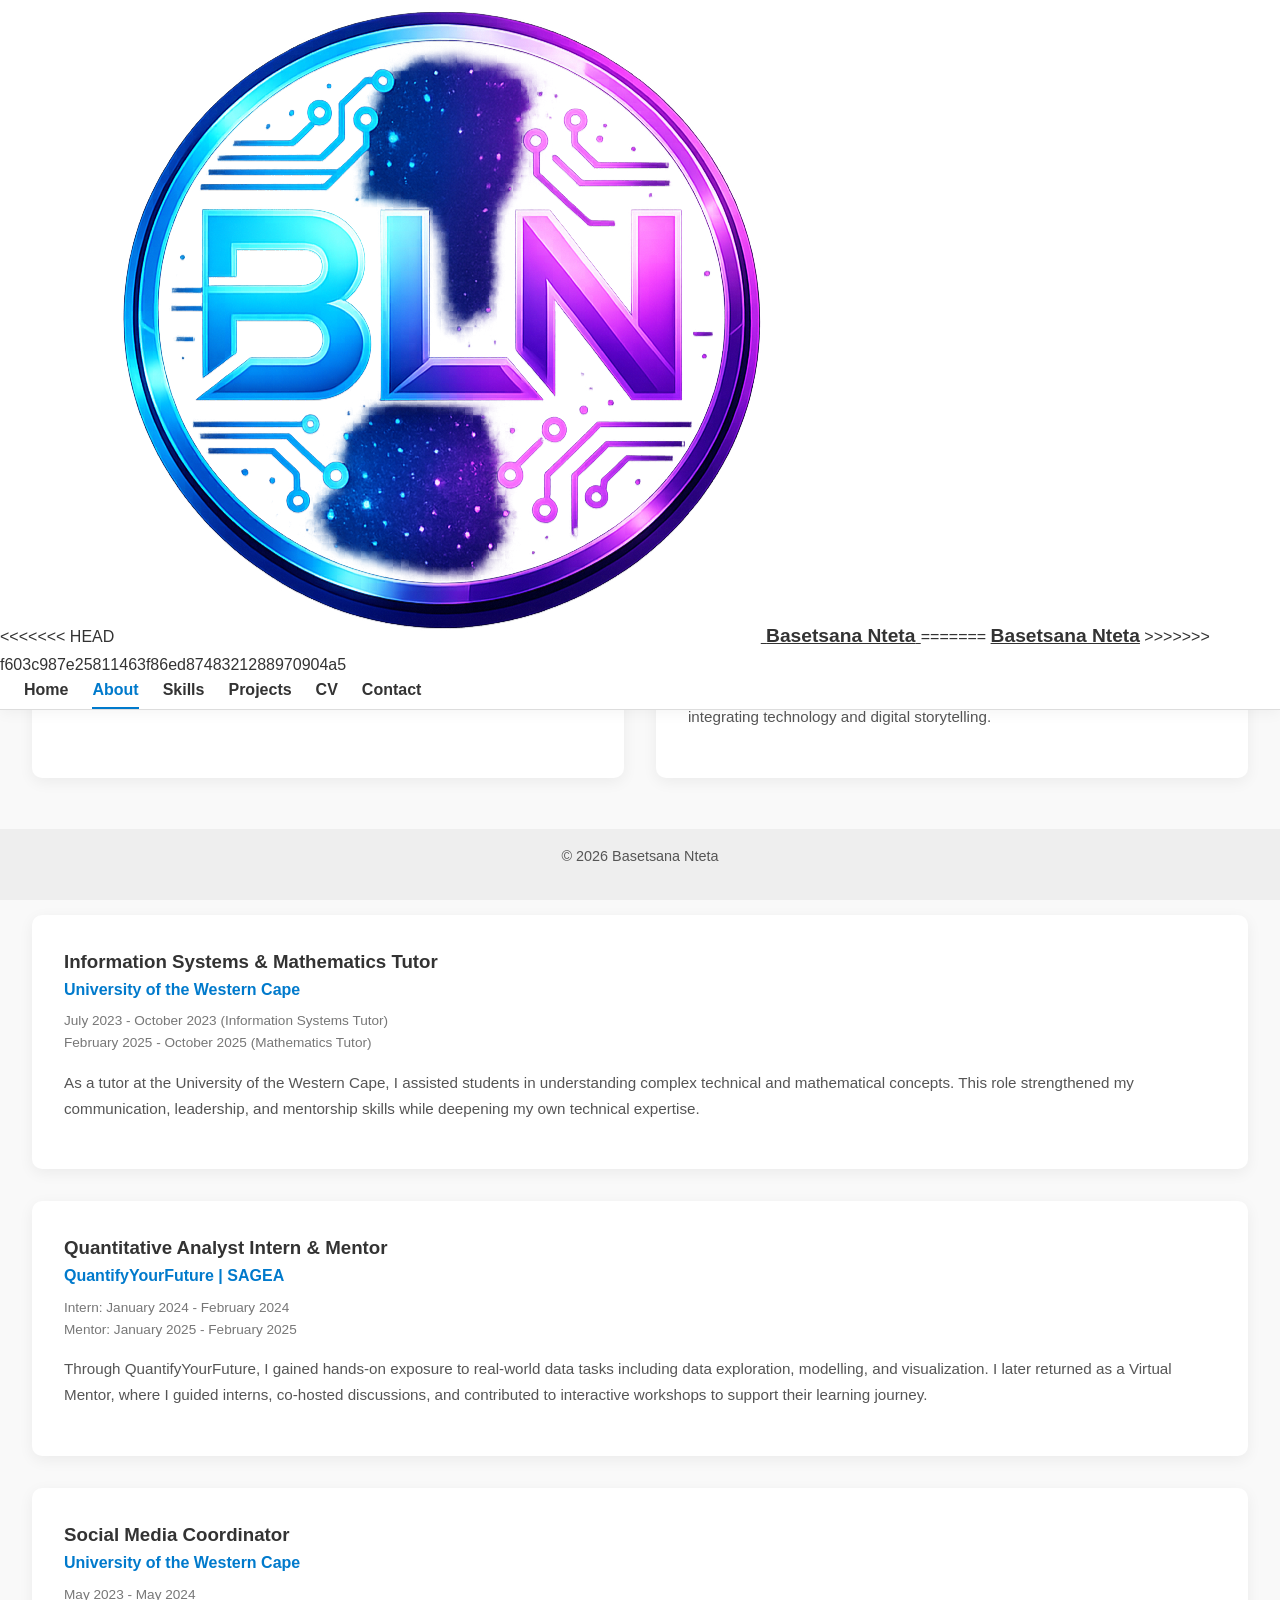
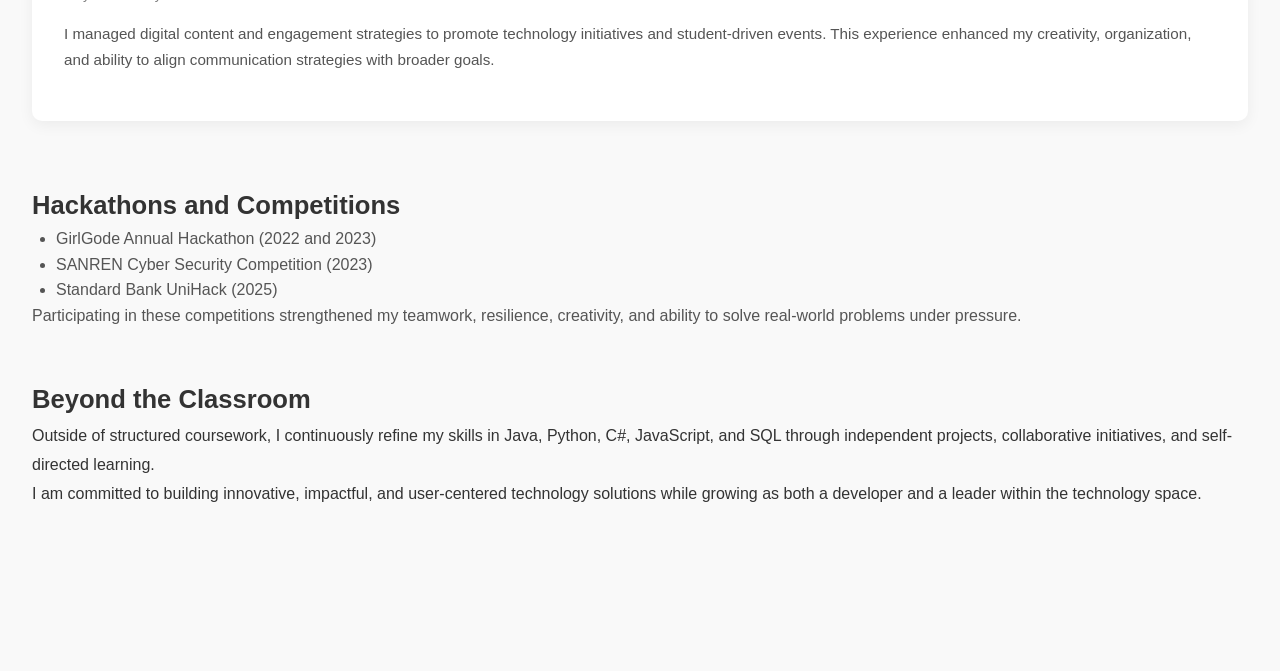
==== commit 55d2481a: "Updated Files" ====
--- a/about.html
+++ b/about.html
@@ -4,16 +4,24 @@
         <meta charset="UTF-8"> <!--Ensures text is intepreted correctly, prevents broken charecters (eg. weired symbols)-->
         <meta name="viewport" content="width=device-width, initial-scale=1.0">
         <title>About Me | Basetsana Nteta</title>
+<<<<<<< HEAD
         <link rel="stylesheet" href="css/styles.css"><link rel="icon" type="image/png" href="favicon.png">
+=======
+        <link rel="stylesheet" href="css/styles.css">
+>>>>>>> f603c987e25811463f86ed8748321288970904a5
     </head>
     <body>
 
         <header class="site-header">
             <div class="nav-container">
+<<<<<<< HEAD
                 <a href="index.html" class="logo">
                     <img src="favicon.png" alt="LOGO" class="logo-icon">
                     <span>Basetsana Nteta</span>
                 </a>
+=======
+                <a href="index.html" class="logo">Basetsana Nteta</a>
+>>>>>>> f603c987e25811463f86ed8748321288970904a5
 
                 <button class="hamburger" aria-label="Toggle navigation">
                     <span></span>
--- a/css/styles.css
+++ b/css/styles.css
@@ -39,21 +39,29 @@
 }
 
 .logo {
+<<<<<<< HEAD
     display: flex;
     align-items: center;
     gap: 10px;
     font-weight: 600;
     font-size: 1.3rem;
+=======
+    font-weight: 600;
+    font-size: 1.2rem;
+>>>>>>> f603c987e25811463f86ed8748321288970904a5
     text-decoration: none;
     color: inherit;
 }
 
+<<<<<<< HEAD
 .logo-icon {
     width: 32px;
     height: 32px;
     object-fit: contain;
 }
 
+=======
+>>>>>>> f603c987e25811463f86ed8748321288970904a5
 /* ===== NAVIGATION SECTION ===== */
 
 .nav-container {
@@ -197,7 +205,11 @@
     z-index: 1000;
 }
 
+<<<<<<< HEAD
 /* ===== HOME SECTION ===== */
+=======
+/* ===== HERO SECTION ===== */
+>>>>>>> f603c987e25811463f86ed8748321288970904a5
 
 .hero {
     display: flex;
@@ -206,6 +218,7 @@
     text-align: center;
 }
 
+<<<<<<< HEAD
 .ai-story {
     margin-top: 20px;
 }
@@ -272,6 +285,8 @@
     box-shadow: 0 10px 30px rgba(0,0,0,0.12);
 }
 
+=======
+>>>>>>> f603c987e25811463f86ed8748321288970904a5
 .hero-buttons {
     display: flex;
     justify-content: center;
@@ -279,6 +294,51 @@
     flex-wrap: wrap;
 }
 
+<<<<<<< HEAD
+=======
+/* ===== HOME HIGHLIGHTS ===== */
+
+.home-highlights {
+    padding: 0;
+}
+
+.highlights-container {
+    margin: 0 auto;
+    display: grid;
+    grid-template-columns: repeat(3, 1fr);
+    gap: 2rem;
+}
+
+.highlight-card {
+    background: #ffffff;
+    padding: 1.8rem;
+    border-radius: 12px;
+    transition: all 0.3s ease;
+    cursor: pointer;
+    border: 1px solid #eee;
+}
+
+.highlight-card h3 {
+    margin-bottom: 1rem;
+    color: #007acc;
+    font-size: 1.2rem;
+}
+
+.highlight-card p {
+    color: #555;
+    font-size: 0.95rem;
+    line-height: 1.6;
+}
+
+.highlight-card:hover {
+    transform: translateY(-5px);
+    box-shadow: 0 6px 18px rgba(0, 0, 0, 0.08);
+    border-color: #007acc;
+}
+
+/* ===== BUTTONS ON HOME PAGE ===== */
+
+>>>>>>> f603c987e25811463f86ed8748321288970904a5
 .btn {
     display: inline-block;
     padding: 0.75rem 1.5rem;
@@ -508,6 +568,20 @@
     color: #007acc;
 }
 
+<<<<<<< HEAD
+=======
+.project-card p {
+    margin-bottom: 1.2rem;
+    line-height: 1.6;
+}
+
+.project-links {
+    display: flex;
+    gap: 1rem;
+    flex-wrap: wrap;
+}
+
+>>>>>>> f603c987e25811463f86ed8748321288970904a5
 .tech-tags {
     margin: 0.8rem 0 1rem 0;
     display: flex;
@@ -525,6 +599,7 @@
     letter-spacing: 0.5px;
 }
 
+<<<<<<< HEAD
 .project-card p {
     margin-bottom: 1.2rem;
     line-height: 1.6;
@@ -580,6 +655,8 @@
     transform: scale(1.05);
 }
 
+=======
+>>>>>>> f603c987e25811463f86ed8748321288970904a5
 /* ===== CV PAGE ===== */
 
 .cv-page {
@@ -730,6 +807,7 @@
         padding: 2rem;
     }
 
+<<<<<<< HEAD
     .project-btn {
         width: auto;
         height: auto;
@@ -752,4 +830,6 @@
         max-width: 100%;
     }
 
+=======
+>>>>>>> f603c987e25811463f86ed8748321288970904a5
 }
--- a/css/styles.css
+++ b/css/styles.css
@@ -39,21 +39,29 @@
 }
 
 .logo {
+<<<<<<< HEAD
     display: flex;
     align-items: center;
     gap: 10px;
     font-weight: 600;
     font-size: 1.3rem;
+=======
+    font-weight: 600;
+    font-size: 1.2rem;
+>>>>>>> f603c987e25811463f86ed8748321288970904a5
     text-decoration: none;
     color: inherit;
 }
 
+<<<<<<< HEAD
 .logo-icon {
     width: 32px;
     height: 32px;
     object-fit: contain;
 }
 
+=======
+>>>>>>> f603c987e25811463f86ed8748321288970904a5
 /* ===== NAVIGATION SECTION ===== */
 
 .nav-container {
@@ -197,7 +205,11 @@
     z-index: 1000;
 }
 
+<<<<<<< HEAD
 /* ===== HOME SECTION ===== */
+=======
+/* ===== HERO SECTION ===== */
+>>>>>>> f603c987e25811463f86ed8748321288970904a5
 
 .hero {
     display: flex;
@@ -206,6 +218,7 @@
     text-align: center;
 }
 
+<<<<<<< HEAD
 .ai-story {
     margin-top: 20px;
 }
@@ -272,6 +285,8 @@
     box-shadow: 0 10px 30px rgba(0,0,0,0.12);
 }
 
+=======
+>>>>>>> f603c987e25811463f86ed8748321288970904a5
 .hero-buttons {
     display: flex;
     justify-content: center;
@@ -279,6 +294,51 @@
     flex-wrap: wrap;
 }
 
+<<<<<<< HEAD
+=======
+/* ===== HOME HIGHLIGHTS ===== */
+
+.home-highlights {
+    padding: 0;
+}
+
+.highlights-container {
+    margin: 0 auto;
+    display: grid;
+    grid-template-columns: repeat(3, 1fr);
+    gap: 2rem;
+}
+
+.highlight-card {
+    background: #ffffff;
+    padding: 1.8rem;
+    border-radius: 12px;
+    transition: all 0.3s ease;
+    cursor: pointer;
+    border: 1px solid #eee;
+}
+
+.highlight-card h3 {
+    margin-bottom: 1rem;
+    color: #007acc;
+    font-size: 1.2rem;
+}
+
+.highlight-card p {
+    color: #555;
+    font-size: 0.95rem;
+    line-height: 1.6;
+}
+
+.highlight-card:hover {
+    transform: translateY(-5px);
+    box-shadow: 0 6px 18px rgba(0, 0, 0, 0.08);
+    border-color: #007acc;
+}
+
+/* ===== BUTTONS ON HOME PAGE ===== */
+
+>>>>>>> f603c987e25811463f86ed8748321288970904a5
 .btn {
     display: inline-block;
     padding: 0.75rem 1.5rem;
@@ -508,6 +568,20 @@
     color: #007acc;
 }
 
+<<<<<<< HEAD
+=======
+.project-card p {
+    margin-bottom: 1.2rem;
+    line-height: 1.6;
+}
+
+.project-links {
+    display: flex;
+    gap: 1rem;
+    flex-wrap: wrap;
+}
+
+>>>>>>> f603c987e25811463f86ed8748321288970904a5
 .tech-tags {
     margin: 0.8rem 0 1rem 0;
     display: flex;
@@ -525,6 +599,7 @@
     letter-spacing: 0.5px;
 }
 
+<<<<<<< HEAD
 .project-card p {
     margin-bottom: 1.2rem;
     line-height: 1.6;
@@ -580,6 +655,8 @@
     transform: scale(1.05);
 }
 
+=======
+>>>>>>> f603c987e25811463f86ed8748321288970904a5
 /* ===== CV PAGE ===== */
 
 .cv-page {
@@ -730,6 +807,7 @@
         padding: 2rem;
     }
 
+<<<<<<< HEAD
     .project-btn {
         width: auto;
         height: auto;
@@ -752,4 +830,6 @@
         max-width: 100%;
     }
 
+=======
+>>>>>>> f603c987e25811463f86ed8748321288970904a5
 }
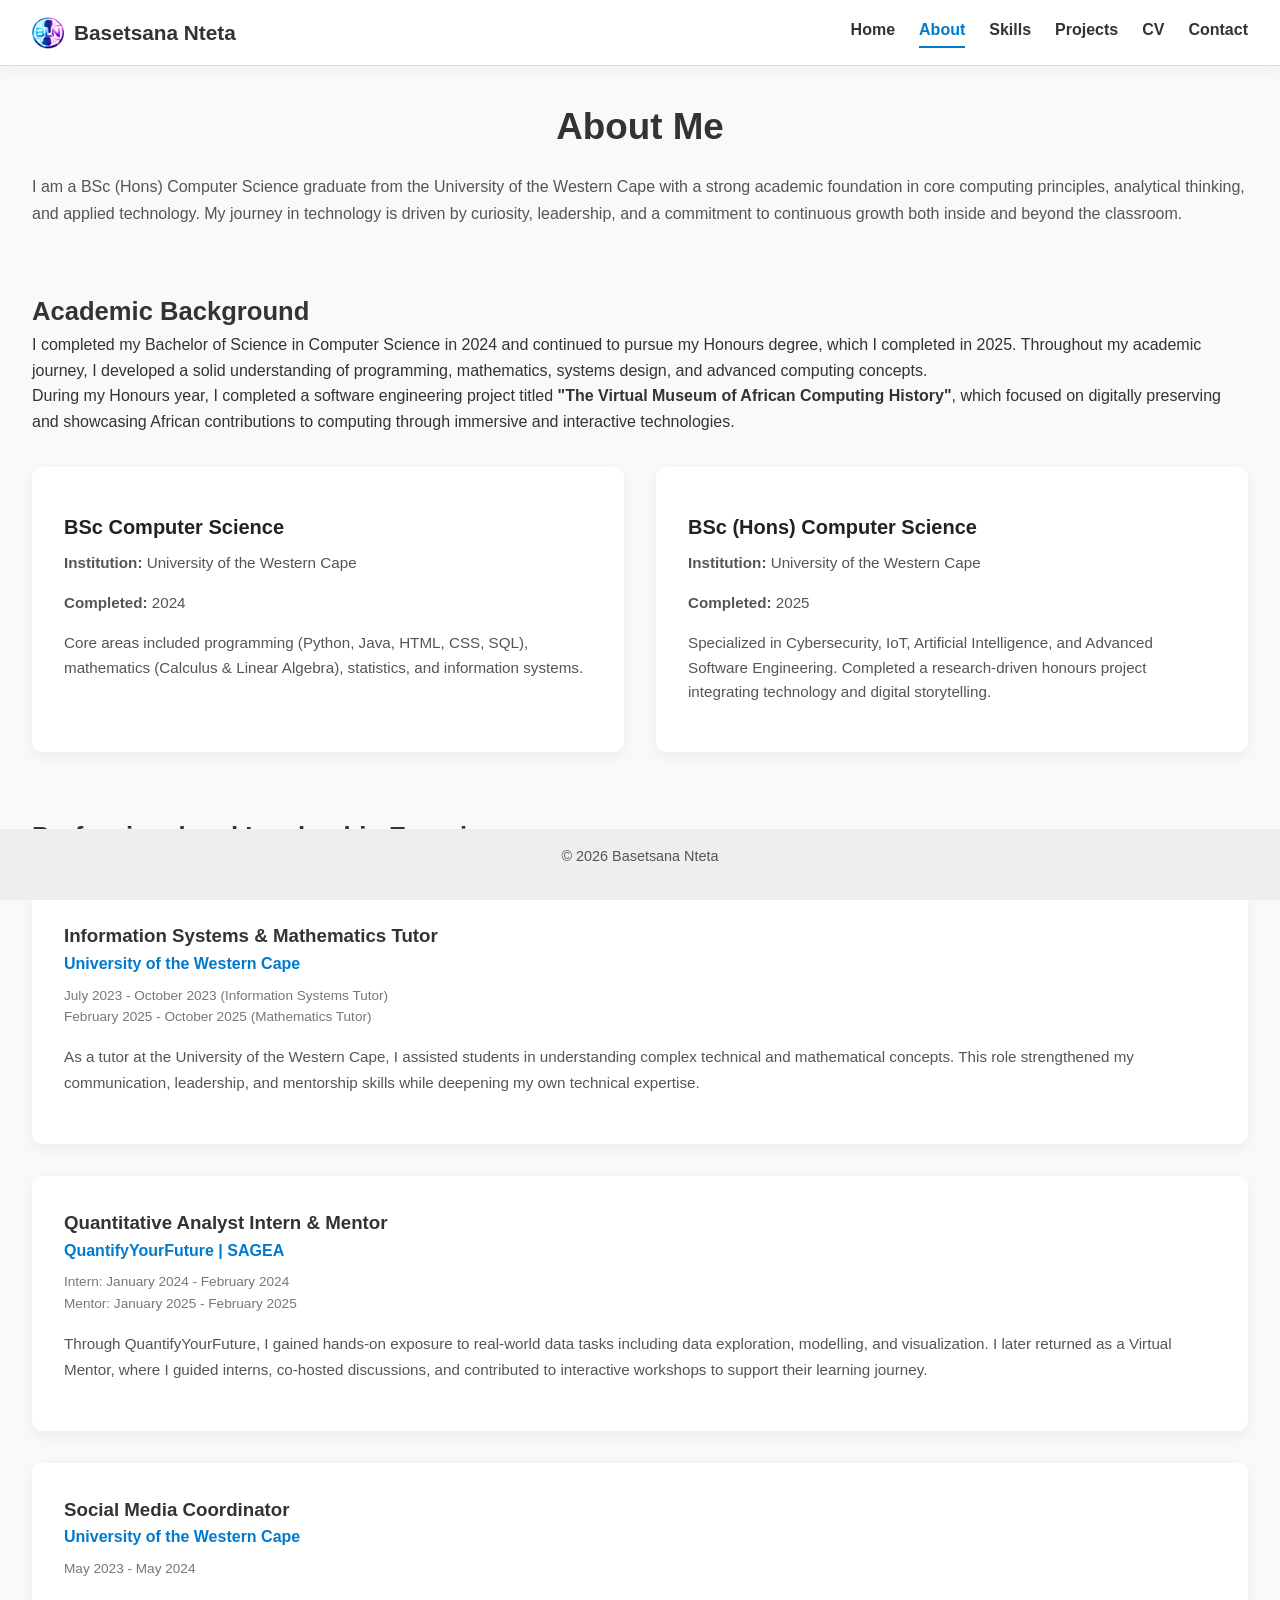
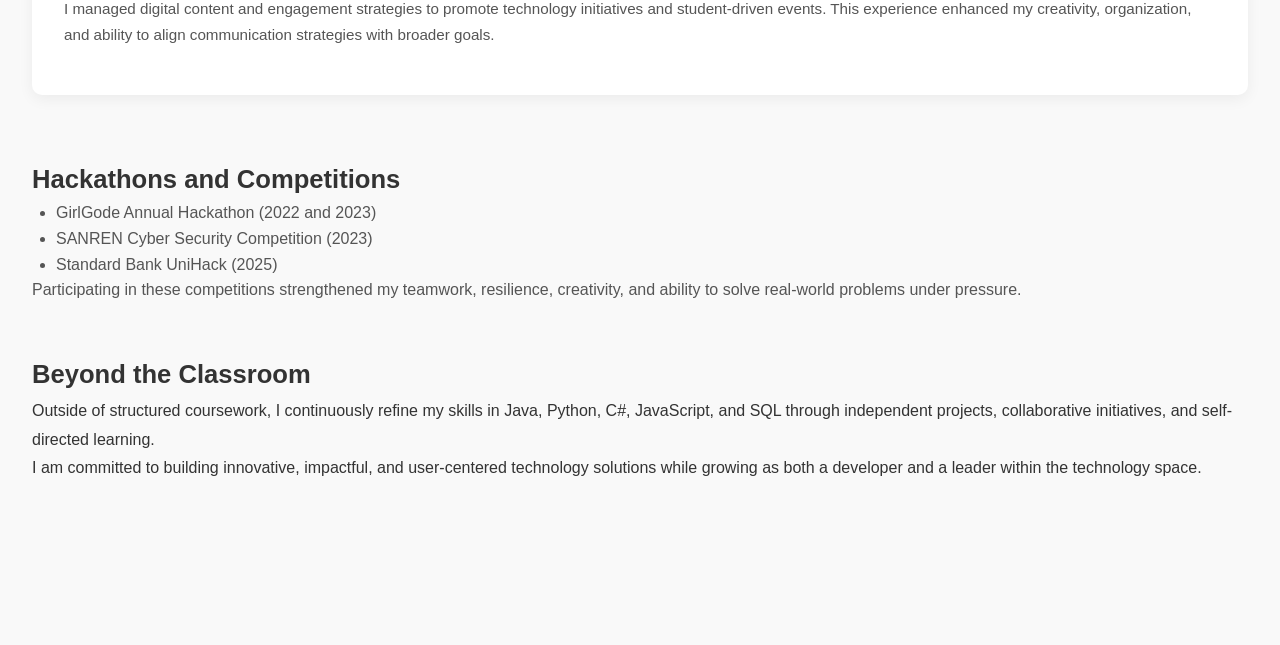
==== commit feed0b9d: "Updated code" ====
--- a/about.html
+++ b/about.html
@@ -4,24 +4,17 @@
         <meta charset="UTF-8"> <!--Ensures text is intepreted correctly, prevents broken charecters (eg. weired symbols)-->
         <meta name="viewport" content="width=device-width, initial-scale=1.0">
         <title>About Me | Basetsana Nteta</title>
-<<<<<<< HEAD
         <link rel="stylesheet" href="css/styles.css"><link rel="icon" type="image/png" href="favicon.png">
-=======
-        <link rel="stylesheet" href="css/styles.css">
->>>>>>> f603c987e25811463f86ed8748321288970904a5
     </head>
     <body>
 
         <header class="site-header">
             <div class="nav-container">
-<<<<<<< HEAD
+
                 <a href="index.html" class="logo">
                     <img src="favicon.png" alt="LOGO" class="logo-icon">
                     <span>Basetsana Nteta</span>
                 </a>
-=======
-                <a href="index.html" class="logo">Basetsana Nteta</a>
->>>>>>> f603c987e25811463f86ed8748321288970904a5
 
                 <button class="hamburger" aria-label="Toggle navigation">
                     <span></span>
--- a/css/styles.css
+++ b/css/styles.css
@@ -39,29 +39,21 @@
 }
 
 .logo {
-<<<<<<< HEAD
     display: flex;
     align-items: center;
     gap: 10px;
     font-weight: 600;
     font-size: 1.3rem;
-=======
-    font-weight: 600;
-    font-size: 1.2rem;
->>>>>>> f603c987e25811463f86ed8748321288970904a5
     text-decoration: none;
     color: inherit;
 }
 
-<<<<<<< HEAD
 .logo-icon {
     width: 32px;
     height: 32px;
     object-fit: contain;
 }
 
-=======
->>>>>>> f603c987e25811463f86ed8748321288970904a5
 /* ===== NAVIGATION SECTION ===== */
 
 .nav-container {
@@ -205,11 +197,7 @@
     z-index: 1000;
 }
 
-<<<<<<< HEAD
 /* ===== HOME SECTION ===== */
-=======
-/* ===== HERO SECTION ===== */
->>>>>>> f603c987e25811463f86ed8748321288970904a5
 
 .hero {
     display: flex;
@@ -218,7 +206,6 @@
     text-align: center;
 }
 
-<<<<<<< HEAD
 .ai-story {
     margin-top: 20px;
 }
@@ -285,8 +272,6 @@
     box-shadow: 0 10px 30px rgba(0,0,0,0.12);
 }
 
-=======
->>>>>>> f603c987e25811463f86ed8748321288970904a5
 .hero-buttons {
     display: flex;
     justify-content: center;
@@ -294,51 +279,6 @@
     flex-wrap: wrap;
 }
 
-<<<<<<< HEAD
-=======
-/* ===== HOME HIGHLIGHTS ===== */
-
-.home-highlights {
-    padding: 0;
-}
-
-.highlights-container {
-    margin: 0 auto;
-    display: grid;
-    grid-template-columns: repeat(3, 1fr);
-    gap: 2rem;
-}
-
-.highlight-card {
-    background: #ffffff;
-    padding: 1.8rem;
-    border-radius: 12px;
-    transition: all 0.3s ease;
-    cursor: pointer;
-    border: 1px solid #eee;
-}
-
-.highlight-card h3 {
-    margin-bottom: 1rem;
-    color: #007acc;
-    font-size: 1.2rem;
-}
-
-.highlight-card p {
-    color: #555;
-    font-size: 0.95rem;
-    line-height: 1.6;
-}
-
-.highlight-card:hover {
-    transform: translateY(-5px);
-    box-shadow: 0 6px 18px rgba(0, 0, 0, 0.08);
-    border-color: #007acc;
-}
-
-/* ===== BUTTONS ON HOME PAGE ===== */
-
->>>>>>> f603c987e25811463f86ed8748321288970904a5
 .btn {
     display: inline-block;
     padding: 0.75rem 1.5rem;
@@ -568,20 +508,6 @@
     color: #007acc;
 }
 
-<<<<<<< HEAD
-=======
-.project-card p {
-    margin-bottom: 1.2rem;
-    line-height: 1.6;
-}
-
-.project-links {
-    display: flex;
-    gap: 1rem;
-    flex-wrap: wrap;
-}
-
->>>>>>> f603c987e25811463f86ed8748321288970904a5
 .tech-tags {
     margin: 0.8rem 0 1rem 0;
     display: flex;
@@ -599,7 +525,6 @@
     letter-spacing: 0.5px;
 }
 
-<<<<<<< HEAD
 .project-card p {
     margin-bottom: 1.2rem;
     line-height: 1.6;
@@ -655,8 +580,6 @@
     transform: scale(1.05);
 }
 
-=======
->>>>>>> f603c987e25811463f86ed8748321288970904a5
 /* ===== CV PAGE ===== */
 
 .cv-page {
@@ -807,7 +730,6 @@
         padding: 2rem;
     }
 
-<<<<<<< HEAD
     .project-btn {
         width: auto;
         height: auto;
@@ -830,6 +752,4 @@
         max-width: 100%;
     }
 
-=======
->>>>>>> f603c987e25811463f86ed8748321288970904a5
 }
